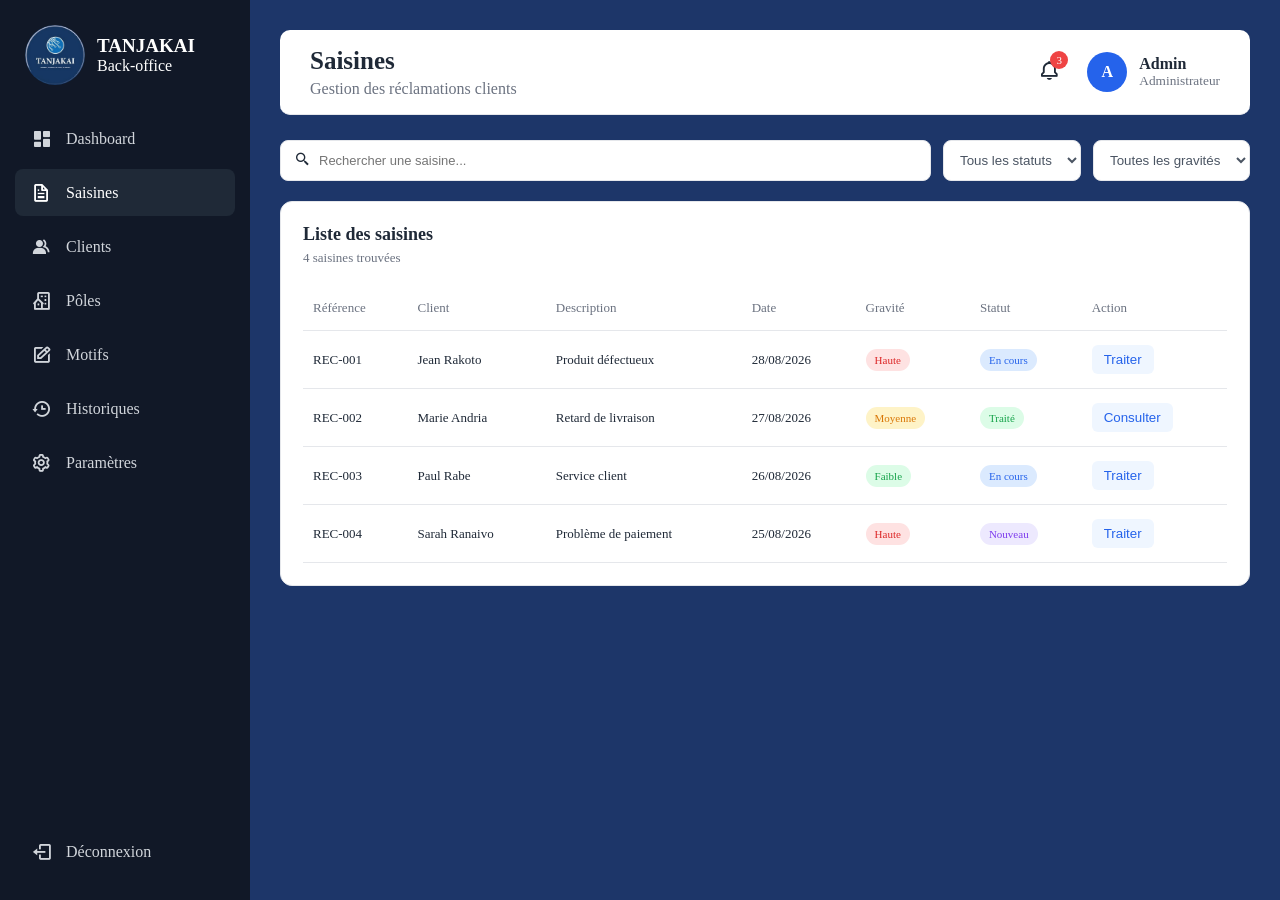
==== saisine/saisine.html @ efb374c0 "Modification du projet et ajout du dossier saisinen" ====
<!DOCTYPE html>
<html lang="en">
<head>
    <meta charset="UTF-8">
    <meta name="viewport" content="width=device-width, initial-scale=1.0">
    <link href="https://unpkg.com/boxicons@2.1.4/css/boxicons.min.css" rel="stylesheet">
    <title>SAISINES</title>
    <link rel="stylesheet" href="saisine.css">
</head>
<body>
    <!-- SIDEBAR -->
    <aside class="sidebar">
        <div class="logo">
            <img src="..\ta.jpg" alt="#">
            <div>
                <h2>TANJAKAI</h2>
                <span>Back-office</span>
            </div>
        </div>

        <nav>
            <a href="..\index.html" class="menu"><i class='bx bxs-dashboard'></i> <span>Dashboard</span></a>
            <a href="saisine.html" class="menu active" data-page="saisines"><i class='bx bx-file'></i> <span>Saisines</span></a>
            <a href="#" class="menu" data-page="clients"><i class='bx bxs-group'></i> <span>Clients</span></a>
            <a href="#" class="menu" data-page="poles"><i class='bx bx-building-house'></i> <span>Pôles</span></a>
            <a href="#" class="menu" data-page="motifs"><i class='bx bx-edit'></i> <span>Motifs</span></a>
            <a href="#" class="menu" data-page="historiques"><i class='bx bx-history'></i> <span>Historiques</span></a>
            <a href="#" class="menu" data-page="parametres"><i class='bx bx-cog'></i> <span>Paramètres</span></a>
        </nav>

        <div class="sidebar-bottom">
            <a href="#"><i class='bx bx-log-out'></i> <span>Déconnexion</span></a>
        </div>
    </aside>

    <main class="main-content">
        <!-- HEADER -->
        <header class="header">
            <button id="menuBtn" class="menu-btn">
                <i class='bx bx-menu'></i>
            </button>
            <div>
                <h1 id="pageTitle">Saisines</h1>
                <p>Gestion des réclamations clients</p>
            </div>
            <div class="profile">
                <div class="notification">
                    <i class='bx bx-bell'></i>
                    <span>3</span>
                </div>
                <div class="avatar">A</div>
                <div>
                    <strong>Admin</strong>
                    <small>Administrateur</small>
                </div>
            </div>
        </header>

        <!-- FILTRES -->
        <section class="tools">
            <div class="search-box">
                <span><i class='bx bx-search-alt-2'></i></span>
                <input type="text" id="searchInput" placeholder="Rechercher une saisine...">
            </div>

            <select id="statusFilter">
                <option value="all">Tous les statuts</option>
                <option value="Nouveau">Nouveau</option>
                <option value="En cours">En cours</option>
                <option value="Traité">Traité</option>
            </select>

            <select id="gravityFilter">
                <option value="all">Toutes les gravités</option>
                <option value="Haute">Haute</option>
                <option value="Moyenne">Moyenne</option>
                <option value="Faible">Faible</option>
            </select>
        </section>

        <!-- TABLEAU DES SAISINES -->
        <section class="card">
            <div class="card-header">
                <div>
                    <h2>Liste des saisines</h2>
                    <p id="resultCount"> 4 saisines trouvées </p>
                </div>
            </div>

            <div class="table-container">
                <table>
                    <thead>
                        <tr>
                            <th>Référence</th>
                            <th>Client</th>
                            <th>Description</th>
                            <th>Date</th>
                            <th>Gravité</th>
                            <th>Statut</th>
                            <th>Action</th>
                        </tr>
                    </thead>

                    <tbody id="saisinesTable">
                        <tr>
                            <td>REC-001</td>
                            <td>Jean Rakoto</td>
                            <td>Produit défectueux</td>
                            <td>28/08/2026</td>
                            <td><span class="badge high">Haute</span></td>
                            <td><span class="badge pending">En cours</span></td>
                            <td><button class="view-btn">Traiter</button></td>
                        </tr>

                        <tr>
                            <td>REC-002</td>
                            <td>Marie Andria</td>
                            <td>Retard de livraison</td>
                            <td>27/08/2026</td>
                            <td><span class="badge medium">Moyenne</span></td>
                            <td><span class="badge success">Traité</span></td>
                            <td><button class="view-btn">Consulter</button></td>
                        </tr>

                        <tr>
                            <td>REC-003</td>
                            <td>Paul Rabe</td>
                            <td>Service client</td>
                            <td>26/08/2026</td>
                            <td><span class="badge low">Faible</span></td>
                            <td><span class="badge pending">En cours </span></td>
                            <td><button class="view-btn">Traiter</button></td>
                        </tr>

                        <tr>
                            <td>REC-004</td>
                            <td>Sarah Ranaivo</td>
                            <td>Problème de paiement</td>
                            <td>25/08/2026</td>
                            <td><span class="badge high">Haute</span></td>
                            <td><span class="badge new">Nouveau</span></td>
                            <td><button class="view-btn">Traiter</button></td>
                        </tr>
                    </tbody>
                </table>
            </div>
        </section>
    </main>

    <script src="..\script.js"></script>
</body>
</html>
---- saisine/saisine.css ----
* {
    margin: 0;
    padding: 0;
    box-sizing: border-box;
}

body {
    font-family: 'Times New Roman', Times, serif;
    background: #1d3669;
    color: #1f2937;
}
/* SIDEBAR */
.sidebar {
    position: fixed;
    left: 0;
    top: 0;
    width: 250px;
    height: 100vh;
    background: #111827;
    color: white;
    display: flex;
    flex-direction: column;
    padding: 25px 15px;
    z-index: 1000;
}

/* LOGO */
.logo {
    display: flex;
    align-items: center;
    gap: 12px;
    padding: 0 10px 30px;
}

.logo img {
    width: 60px;
    height: 60px;
    border-radius: 50%;
    object-fit: cover;
}

.logo h2 {
    font-size: 19px;
}

.logo small {
    color: #9ca3af;
}

/* MENU */
nav {
    display: flex;
    flex-direction: column;
    gap: 7px;
}

.menu,.sidebar-bottom a {
    display: flex;
    align-items: center;
    gap: 14px;
    padding: 13px 15px;
    color: #d1d5db;
    text-decoration: none;
    border-radius: 8px;
    transition: background 0.2s ease,
                color 0.2s ease,
                transform 0.2s ease;
}
/* ICONES SIDEBAR */
.sidebar i {
    font-size: 21px;
    width: 22px;
    min-width: 22px;
    text-align: center;
}

/* HOVER + ACTIVE */
.menu:hover, .menu.active {
    background: #1f2937;
    color: white;
}

.sidebar-bottom a:hover{
    background: #1f2937;
    color: red;
}

/* Petite animation */
.menu:hover i, .sidebar-bottom a:hover i {
    transform: scale(1.08);
}

/* BAS SIDEBAR */
.sidebar-bottom {
    margin-top: auto;
}

/* MAIN */
.main-content {
    margin-left: 250px;
    min-height: 100vh;
    width: calc(100% - 250px);
    padding: 30px;
    overflow-y: auto;
}

/* HEADER */
.header {
    height: 85px;
    background: white;
    display: flex;
    border-radius: 10px;
    margin-bottom: 25px;
    align-items: center;
    padding: 0 30px;
    border-bottom: 1px solid #e5e7eb;
    position: sticky;
    top: 0;
    z-index: 100;
}

.header h1 {
    font-size: 25px;
}

.header p {
    color: #6b7280;
    margin-top: 5px;
}

/* PROFILE */
.profile {
    margin-left: auto;
    display: flex;
    align-items: center;
    gap: 12px;
}

.profile small {
    display: block;
    color: #6b7280;
}

/* AVATAR*/
.avatar {
    width: 40px;
    height: 40px;
    display: flex;
    align-items: center;
    justify-content: center;
    border-radius: 50%;
    background: #2563eb;
    color: white;
    font-weight: bold;
}

/* NOTIFICATION */
.notification {
    position: relative;
    font-size: 21px;
    margin-right: 15px;
    cursor: pointer;
}

.notification > i {
    font-size: 22px;
}

.notification span {
    position: absolute;
    top: -8px;
    right: -8px;
    width: 18px;
    height: 18px;
    background: #ef4444;
    color: white;
    border-radius: 50%;
    font-size: 11px;
    display: flex;
    justify-content: center;
    align-items: center;
}

.menu-btn {
    display: none;
    border: none;
    background: none;
    font-size: 24px;
    margin-right: 15px;
    cursor: pointer;
    color: #1f2937;
}

.menu-btn i {
    font-size: 30px;
}

/* PAGES*/
.page {
    display: none;
    padding: 30px;
}

.active-page {
    display: block;
}

/* FILTRES */
.tools {
    display: flex;
    gap: 12px;
    margin-bottom: 20px;
}

.search-box {
    flex: 1;
    display: flex;
    align-items: center;
    gap: 8px;
    background: white;
    border: 1px solid #e5e7eb;
    border-radius: 8px;
    padding: 0 14px;
}

.search-box input {
    width: 100%;
    border: none;
    outline: none;
    padding: 12px 0;
    font-size: 13px;
}

.tools select {
    padding: 0 12px;
    border: 1px solid #e5e7eb;
    border-radius: 8px;
    background: white;
    color: #4b5563;
}

/* CARD */
.card {
    background: white;
    border: 1px solid #e5e7eb;
    border-radius: 12px;
    padding: 22px;
}

.card-header {
    margin-bottom: 20px;
}

.card-header h2 {
    font-size: 18px;
    margin-bottom: 5px;
}

.card-header p {
    color: #6b7280;
    font-size: 13px;
}

/* TABLES */
.table-container {
    overflow-x: auto;
}

table {
    width: 100%;
    border-collapse: collapse;
}

th, td {
    padding: 14px 10px;
    text-align: left;
    border-bottom: 1px solid #e5e7eb;
    font-size: 13px;
}

th {
    color: #6b7280;
    font-weight: normal;
}

/* BADGES */
.badge {
    display: inline-block;
    padding: 5px 9px;
    border-radius: 20px;
    font-size: 11px;
}

.high {
    background: #fee2e2;
    color: #dc2626;
}

.medium {
    background: #fef3c7;
    color: #d97706;
}

.low {
    background: #dcfce7;
    color: #16a34a;
}

.pending {
    background: #dbeafe;
    color: #2563eb;
}

.success {
    background: #dcfce7;
    color: #16a34a;
}

.new {
    background: #ede9fe;
    color: #7c3aed;
}

.view-btn {
    border: none;
    background: #eff6ff;
    color: #2563eb;
    padding: 7px 12px;
    border-radius: 6px;
    cursor: pointer;
}

.view-btn:hover {
    background: #dbeafe;
}

@media (max-width: 1000px) {
    .tools {
        flex-wrap: wrap;
    }

    .search-box {
        width: 100%;
        flex: none;
    }
}

@media (max-width: 700px) {
    .sidebar {
        width: 250px;
        padding: 25px 15px;
        transform: translateX(-100%);
        transition: transform 0.3s ease;
    }

    .sidebar.show nav a {
    justify-content: flex-start;
    padding: 13px 15px;
    }

    .sidebar.show nav a span {
        display: inline;
    }

    .sidebar.show .logo h2 {
        font-size: 19px;
    }

    .sidebar.show .logo span {
        display: inline;
    }

     .sidebar.show {
        transform: translateX(0);
    }

    .main-content {
         margin-left: 0;
        width: 100%;
        padding: 20px;
    }

    .menu-btn {
    display: block;
    position: relative;
    z-index: 1100;
    }

    .topbar h1 {
        font-size: 22px;
    }

    .admin-info {
        display: none;
    }

    .stats {
        grid-template-columns: 1fr;
    }
}
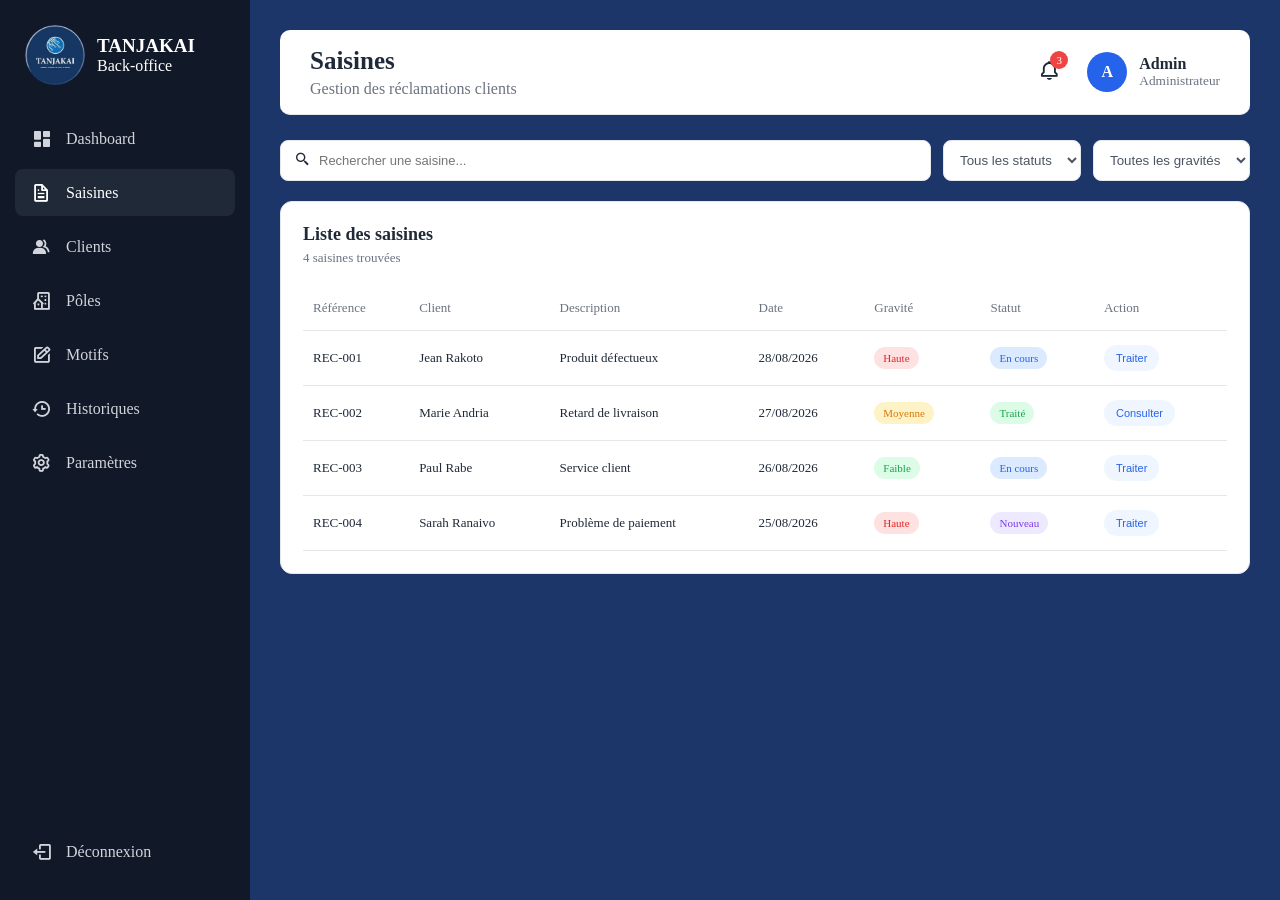
==== commit 53c6534a: "Modification du projet et ajout du dossier traitement" ====
--- a/saisine/saisine.html
+++ b/saisine/saisine.html
@@ -109,7 +109,7 @@
                             <td>28/08/2026</td>
                             <td><span class="badge high">Haute</span></td>
                             <td><span class="badge pending">En cours</span></td>
-                            <td><button class="view-btn">Traiter</button></td>
+                            <td><button class="view-btn" onclick="ouvrirTraitement('REC-001')">Traiter</button></td>
                         </tr>
 
                         <tr>
@@ -119,7 +119,7 @@
                             <td>27/08/2026</td>
                             <td><span class="badge medium">Moyenne</span></td>
                             <td><span class="badge success">Traité</span></td>
-                            <td><button class="view-btn">Consulter</button></td>
+                            <td><button class="view-btn" onclick="ouvrirTraitement('REC-002')">Consulter</button></td>
                         </tr>
 
                         <tr>
@@ -129,7 +129,7 @@
                             <td>26/08/2026</td>
                             <td><span class="badge low">Faible</span></td>
                             <td><span class="badge pending">En cours </span></td>
-                            <td><button class="view-btn">Traiter</button></td>
+                            <td><button class="view-btn" onclick="ouvrirTraitement('REC-003')">Traiter</button></td>
                         </tr>
 
                         <tr>
@@ -139,7 +139,7 @@
                             <td>25/08/2026</td>
                             <td><span class="badge high">Haute</span></td>
                             <td><span class="badge new">Nouveau</span></td>
-                            <td><button class="view-btn">Traiter</button></td>
+                            <td><button class="view-btn" onclick="ouvrirTraitement('REC-004')">Traiter</button></td>
                         </tr>
                     </tbody>
                 </table>
@@ -147,6 +147,22 @@
         </section>
     </main>
 
-    <script src="..\script.js"></script>
+    <!-- FENÊTRE DE TRAITEMENT -->
+<div id="fenetreTraitement" class="fenetre-traitement">
+    <div class="contenu-traitement">
+    <!-- BARRE DE LA FENÊTRE -->
+        <div class="window-header" id="windowHeader">
+            <button class="fermer-traitement" onclick="fermerTraitement()">
+                <i class='bx bx-x'></i>
+            </button>
+        </div>
+
+        <!-- PAGE TRAITEMENT -->
+        <iframe id="traitementFrame"></iframe>
+    </div>
+
+</div>
+
+    <script src="saisine.js"></script>
 </body>
 </html>
--- a/saisine/saisine.css
+++ b/saisine/saisine.css
@@ -326,7 +326,8 @@
     background: #eff6ff;
     color: #2563eb;
     padding: 7px 12px;
-    border-radius: 6px;
+    border-radius: 20px;
+    font-size: 11px;
     cursor: pointer;
 }
 
@@ -343,6 +344,91 @@
         width: 100%;
         flex: none;
     }
+}
+
+/* FENÊTRE DE TRAITEMENT */
+.fenetre-traitement {
+    display: none;
+    position: fixed;
+    top: 0;
+    left: 0;
+    width: 100%;
+    height: 100%;
+    background: rgba(0, 0, 0, 0.55);
+    align-items: center;
+    justify-content: center;
+    z-index: 2000;
+}
+
+.contenu-traitement {
+    position: absolute;
+    width: 700px;
+    max-width: 1100px;
+    height: 500px;
+    background: white;
+    border-radius: 12px;
+    overflow: hidden;
+    box-shadow: 0 10px 40px rgba(0, 0, 0, 0.25);
+}
+
+/* BARRE DE LA FENÊTRE */
+.window-header {
+    height: 45px;
+    display: flex;
+    align-items: center;
+    justify-content: space-between;
+    padding: 0 12px 0 18px;
+    background: #111827;
+    color: white;
+    cursor: move;
+    user-select: none;
+}
+
+/* BOUTON FERMER */
+.fermer-traitement {
+    width: 30px;
+    height: 30px;
+    border: none;
+    border-radius: 6px;
+    background: transparent;
+    color: white;
+    font-size: 20px;
+    cursor: pointer;
+}
+
+.fermer-traitement:hover {
+    background: #dc2626;
+}
+
+
+/* IFRAME */
+#traitementFrame {
+    width: 100%;
+    height: calc(100% - 45px);
+    border: none;
+}
+
+.fermer-traitement {
+    position: absolute;
+    top: 10px;
+    right: 10px;
+    width: 35px;
+    height: 35px;
+    border: none;
+    border-radius: 50%;
+    color: #374151;
+    font-size: 25px;
+    display: flex;
+    align-items: center;
+    justify-content: center;
+    cursor: pointer;
+    z-index: 10;
+    box-shadow: 0 2px 8px rgba(0, 0, 0, 0.15);
+}
+
+.fermer-traitement:hover {
+    background: #fee2e2;
+    color: #dc2626;
 }
 
 @media (max-width: 700px) {
@@ -398,3 +484,33 @@
         grid-template-columns: 1fr;
     }
 }
+
+/* RESPONSIVE FENÊTRE TRAITEMENT */
+@media (max-width: 800px) {
+    .contenu-traitement {
+        width: 90%;
+        height: 80%;
+    }
+}
+
+@media (max-width: 500px) {
+    .contenu-traitement {
+        width: 95%;
+        height: 90%;
+        border-radius: 8px;
+    }
+
+    .window-header {
+        height: 42px;
+        padding: 0 10px;
+    }
+
+    .window-header span {
+        font-size: 13px;
+    }
+
+    #traitementFrame {
+        height: calc(100% - 42px);
+    }
+
+}
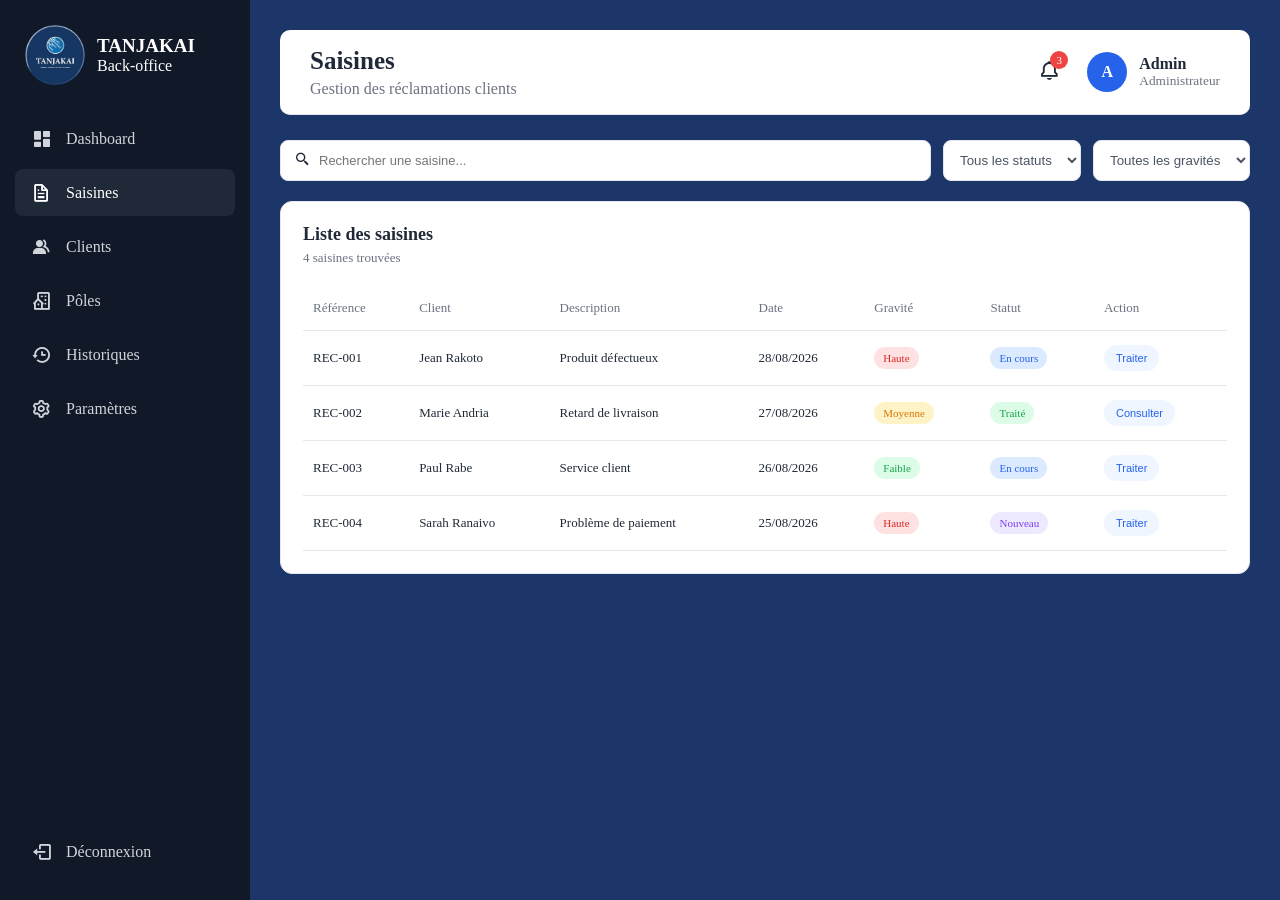
==== commit 85e5cad5: "modification du projet et ajout du dossier clients et poles" ====
--- a/saisine/saisine.html
+++ b/saisine/saisine.html
@@ -21,9 +21,8 @@
         <nav>
             <a href="..\index.html" class="menu"><i class='bx bxs-dashboard'></i> <span>Dashboard</span></a>
             <a href="saisine.html" class="menu active" data-page="saisines"><i class='bx bx-file'></i> <span>Saisines</span></a>
-            <a href="#" class="menu" data-page="clients"><i class='bx bxs-group'></i> <span>Clients</span></a>
-            <a href="#" class="menu" data-page="poles"><i class='bx bx-building-house'></i> <span>Pôles</span></a>
-            <a href="#" class="menu" data-page="motifs"><i class='bx bx-edit'></i> <span>Motifs</span></a>
+            <a href="..\clients\clients.html" class="menu" data-page="clients"><i class='bx bxs-group'></i> <span>Clients</span></a>
+            <a href="..\poles\poles.html" class="menu" data-page="poles"><i class='bx bx-building-house'></i> <span>Pôles</span></a>
             <a href="#" class="menu" data-page="historiques"><i class='bx bx-history'></i> <span>Historiques</span></a>
             <a href="#" class="menu" data-page="parametres"><i class='bx bx-cog'></i> <span>Paramètres</span></a>
         </nav>
